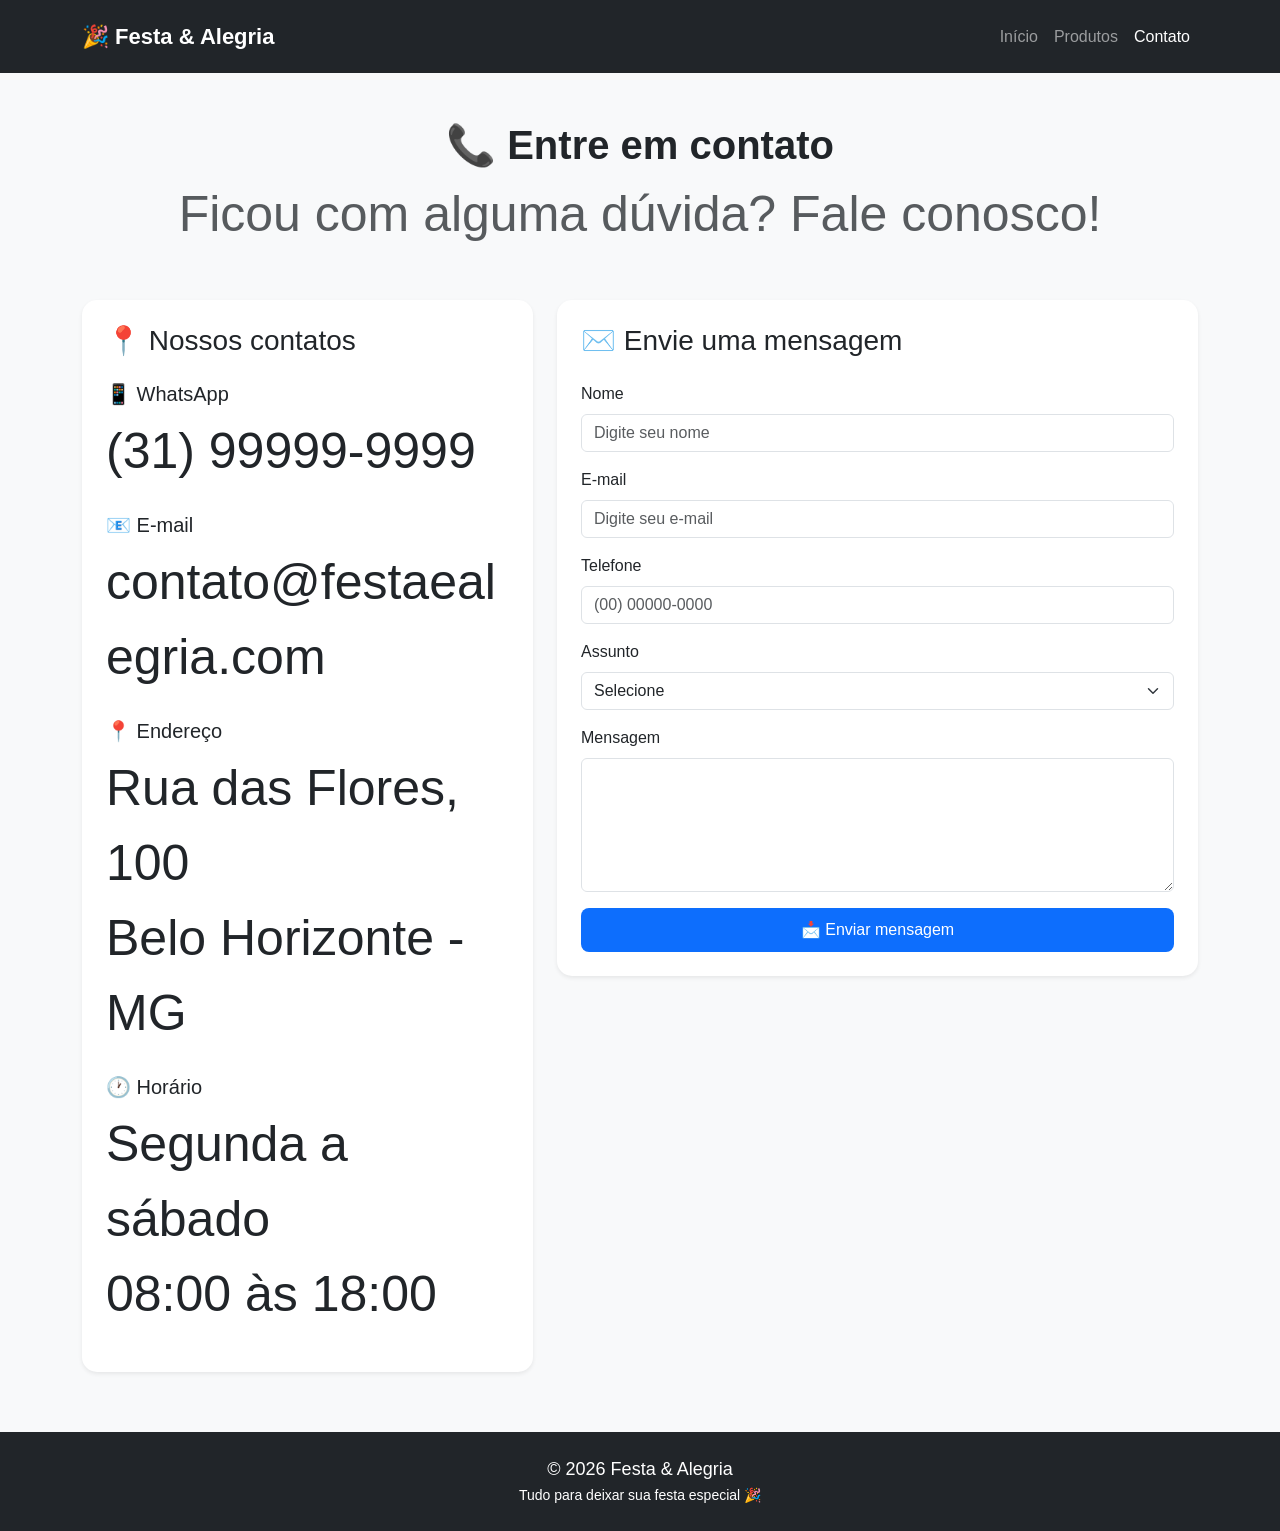
==== bootstrap/contato.html @ a8c5537b "Add files via upload" ====
<!DOCTYPE html>
<html lang="pt-BR">

<head>
    <meta charset="UTF-8">

    <meta name="viewport"
        content="width=device-width, initial-scale=1.0">

    <title>Contato - Festa & Alegria</title>

    <!-- Bootstrap -->
    <link
        href="https://cdn.jsdelivr.net/npm/bootstrap@5.3.8/dist/css/bootstrap.min.css"
        rel="stylesheet">

    <!-- CSS -->
    <link rel="stylesheet" href="style.css">
</head>

<body>

    <!-- NAVBAR -->

    <nav class="navbar navbar-expand-lg bg-dark navbar-dark ">

        <div class="container">

            <a class="navbar-brand fw-bold"
                href="bloco.html">

                🎉 Festa & Alegria

            </a>


            <button
                class="navbar-toggler"
                type="button"
                data-bs-toggle="collapse"
                data-bs-target="#menu">

                <span class="navbar-toggler-icon"></span>

            </button>


            <div
                class="collapse navbar-collapse "
                id="menu">

                <ul class="navbar-nav ms-auto">

                    <li class="nav-item">

                        <a class="nav-link"
                            href="bloco.html">

                            Início

                        </a>

                    </li>


                    <li class="nav-item">

                        <a class="nav-link"
                            href="bloco.html#produtos">

                            Produtos

                        </a>

                    </li>


                    <li class="nav-item">

                        <a class="nav-link active"
                            href="contato.html">

                            Contato

                        </a>

                    </li>

                </ul>

            </div>

        </div>

    </nav>


    <!-- CONTATO -->

    <main class="container my-5">

        <div class="text-center mb-5">

            <h1 class="fw-bold">
                📞 Entre em contato
            </h1>

            <p class="text-muted">
                Ficou com alguma dúvida? Fale conosco!
            </p>

        </div>


        <div class="row g-4">


            <!-- INFORMAÇÕES -->

            <div class="col-md-5">

                <div class="card shadow-sm h-100">

                    <div class="card-body p-4">

                        <h3 class="mb-4">
                            📍 Nossos contatos
                        </h3>


                        <div class="mb-4">

                            <h5>📱 WhatsApp</h5>

                            <p>
                                (31) 99999-9999
                            </p>

                        </div>


                        <div class="mb-4">

                            <h5>📧 E-mail</h5>

                            <p>
                                contato@festaealegria.com
                            </p>

                        </div>


                        <div class="mb-4">

                            <h5>📍 Endereço</h5>

                            <p>
                                Rua das Flores, 100<br>
                                Belo Horizonte - MG
                            </p>

                        </div>


                        <div>

                            <h5>🕐 Horário</h5>

                            <p>
                                Segunda a sábado<br>
                                08:00 às 18:00
                            </p>

                        </div>

                    </div>

                </div>

            </div>


            <!-- FORMULÁRIO -->

            <div class="col-md-7">

                <div class="card shadow-sm">

                    <div class="card-body p-4">

                        <h3 class="mb-4">
                            ✉️ Envie uma mensagem
                        </h3>


                        <form>


                            <!-- NOME -->

                            <div class="mb-3">

                                <label
                                    for="nome"
                                    class="form-label">

                                    Nome

                                </label>

                                <input
                                    type="text"
                                    class="form-control"
                                    id="nome"
                                    placeholder="Digite seu nome"
                                    required>

                            </div>


                            <!-- EMAIL -->

                            <div class="mb-3">

                                <label
                                    for="email"
                                    class="form-label">

                                    E-mail

                                </label>

                                <input
                                    type="email"
                                    class="form-control"
                                    id="email"
                                    placeholder="Digite seu e-mail"
                                    required>

                            </div>


                            <!-- TELEFONE -->

                            <div class="mb-3">

                                <label
                                    for="telefone"
                                    class="form-label">

                                    Telefone

                                </label>

                                <input
                                    type="tel"
                                    class="form-control"
                                    id="telefone"
                                    placeholder="(00) 00000-0000">

                            </div>


                            <!-- ASSUNTO -->

                            <div class="mb-3">

                                <label
                                    for="assunto"
                                    class="form-label">

                                    Assunto

                                </label>

                                <select
                                    class="form-select"
                                    id="assunto">

                                    <option selected>
                                        Selecione
                                    </option>

                                    <option>
                                        Dúvida sobre produto
                                    </option>

                                    <option>
                                        Pedido
                                    </option>

                                    <option>
                                        Orçamento
                                    </option>

                                    <option>
                                        Outro
                                    </option>

                                </select>

                            </div>


                            <!-- MENSAGEM -->

                            <div class="mb-3">

                                <label
                                    for="mensagem"
                                    class="form-label">

                                    Mensagem

                                </label>

                                <textarea
                                    class="form-control"
                                    id="mensagem"
                                    rows="5"
                                    placeholder="Digite sua mensagem">
                                </textarea>

                            </div>


                            <!-- BOTÃO -->

                            <button
                                type="submit"
                                class="btn btn-primary w-100">

                                📩 Enviar mensagem

                            </button>

                        </form>

                    </div>

                </div>

            </div>

        </div>

    </main>


    <!-- RODAPÉ -->

    <footer class="bg-dark text-white text-center p-4">

        <p class="mb-0">
            © 2026 Festa & Alegria
        </p>

        <small>
            Tudo para deixar sua festa especial 🎉
        </small>

    </footer>


    <!-- Bootstrap JS -->

    <script
        src="https://cdn.jsdelivr.net/npm/bootstrap@5.3.8/dist/js/bootstrap.bundle.min.js">
    </script>

</body>

</html>
---- bootstrap/style.css ----
/* 
   CONFIGURAÇÕES GERAIS
 */

* {
    margin: 0;
    padding: 0;
    box-sizing: border-box;
}

body {
    background-color: #f8f9fa;
    font-family: Arial, sans-serif;
}

/*
   NAVBAR
*/

.navbar {
    padding: 15px 0;
}

.navbar-brand {
    font-size: 22px;
}

.nav-link {
    transition: 0.3s;
}

.nav-link:hover {
    color: #ffc107 !important;
}


/* 
   BANNER PRINCIPAL
 */

.banner {
    min-height: 450px;

    display: flex;
    align-items: center;
    justify-content: center;

    text-align: center;

    background: linear-gradient(
        135deg,
        #ff6b6b,
        #f06595,
        #845ef7
        
    );

    color: white;
}

.banner h1 {
    font-size: 50px;
    margin-bottom: 20px;
}

.banner p {
    font-size: 21px;
    margin-bottom: 30px;
}

.banner .btn {
    padding: 12px 30px;
    border-radius: 30px;
}


/* 
   TÍTULOS
   
*/

h2 {
    font-weight: bold;
}



/*
   card foto
*/

#foto p{
    font-size: 20px;
    margin-top: 50px;
    padding: 50px;
}

.clearfix p{
    
}

p{
    font-size: 50px;
}

/* 
   CATEGORIAS
 */

.categoria {
    border: none;
    border-radius: 15px;

    background-color: white;

    padding: 25px !important;

    transition: 0.3s;

    height: 100%;
}

.categoria:hover {
    transform: translateY(-8px);

    box-shadow:
        0 10px 25px rgba(0, 0, 0, 0.12);
}

.categoria div {
    margin-bottom: 15px;
}


/* 
   CARDS DOS PRODUTOS
 */

.card {
    border: none;

    border-radius: 15px;

    overflow: hidden;

    transition: 0.3s;
}

.card:hover {
    transform: translateY(-7px);

    box-shadow:
        0 10px 25px rgba(0, 0, 0, 0.15) !important;
}

.card-body {
    padding: 20px;
}

.card-title {
    font-weight: bold;
}


/* 
   IMAGEM DO PRODUTO
 */

.produto-imagem {
    height: 220px;

    display: flex;
    align-items: center;
    justify-content: center;

    font-size: 90px;

    background: linear-gradient(
        135deg,
        #fff3bf,
        #ffe8cc
    );
}


/* 
   PREÇO
 */

.card h4 {
    color: #e03131;

    font-weight: bold;

    margin: 15px 0;
}


/* 
   BOTÕES
*/

.btn-primary {
    border: none;

    border-radius: 8px;

    padding: 10px 15px;

    transition: 0.3s;
}

.btn-primary:hover {
    transform: scale(1.03);
}


/* 
   BOTÃO DO CARRINHO
 */

.btn-warning {
    border-radius: 20px;

    font-weight: bold;
}

#quantidadeCarrinho {
    margin-left: 5px;
}


/* 
   MODAL DO CARRINHO
 */

.modal-content {
    border: none;

    border-radius: 15px;

    overflow: hidden;
}

.modal-header {
    background: #845ef7;

    color: white;
}

.modal-header .btn-close {
    filter: brightness(0) invert(1);
}


/* 
   LISTA DO CARRINHO
 */

#listaCarrinho {
    margin-bottom: 20px;
}

#listaCarrinho .list-group-item {
    padding: 15px;
}


/*
   TOTAL
 */

#valorTotal {
    color: #198754;

    font-weight: bold;
}


/* 
   CARRINHO VAZIO
 */

#carrinhoVazio {
    padding: 30px;
    color: #6c757d;
}


/* 
   RODAPÉ
 */

footer {
    margin-top: 60px;

    padding: 30px 15px !important;
}

footer p {
    font-size: 18px;
}


/*
   RESPONSIVIDADE
 */

@media (max-width: 768px) {

    .banner {
        min-height: 380px;

        padding: 50px 20px;
    }

    .banner h1 {
        font-size: 36px;
    }

    .banner p {
        font-size: 18px;
    }

    .produto-imagem {
        height: 180px;
    }

    .navbar .btn-warning {
        margin-top: 10px;
    }
}

/*
   CELULAR PEQUENO
*/

@media (max-width: 576px) {

    .banner h1 {
        font-size: 30px;
    }

    .banner p {
        font-size: 16px;
    }

    .produto-imagem {
        height: 160px;

        font-size: 70px;
    }
}
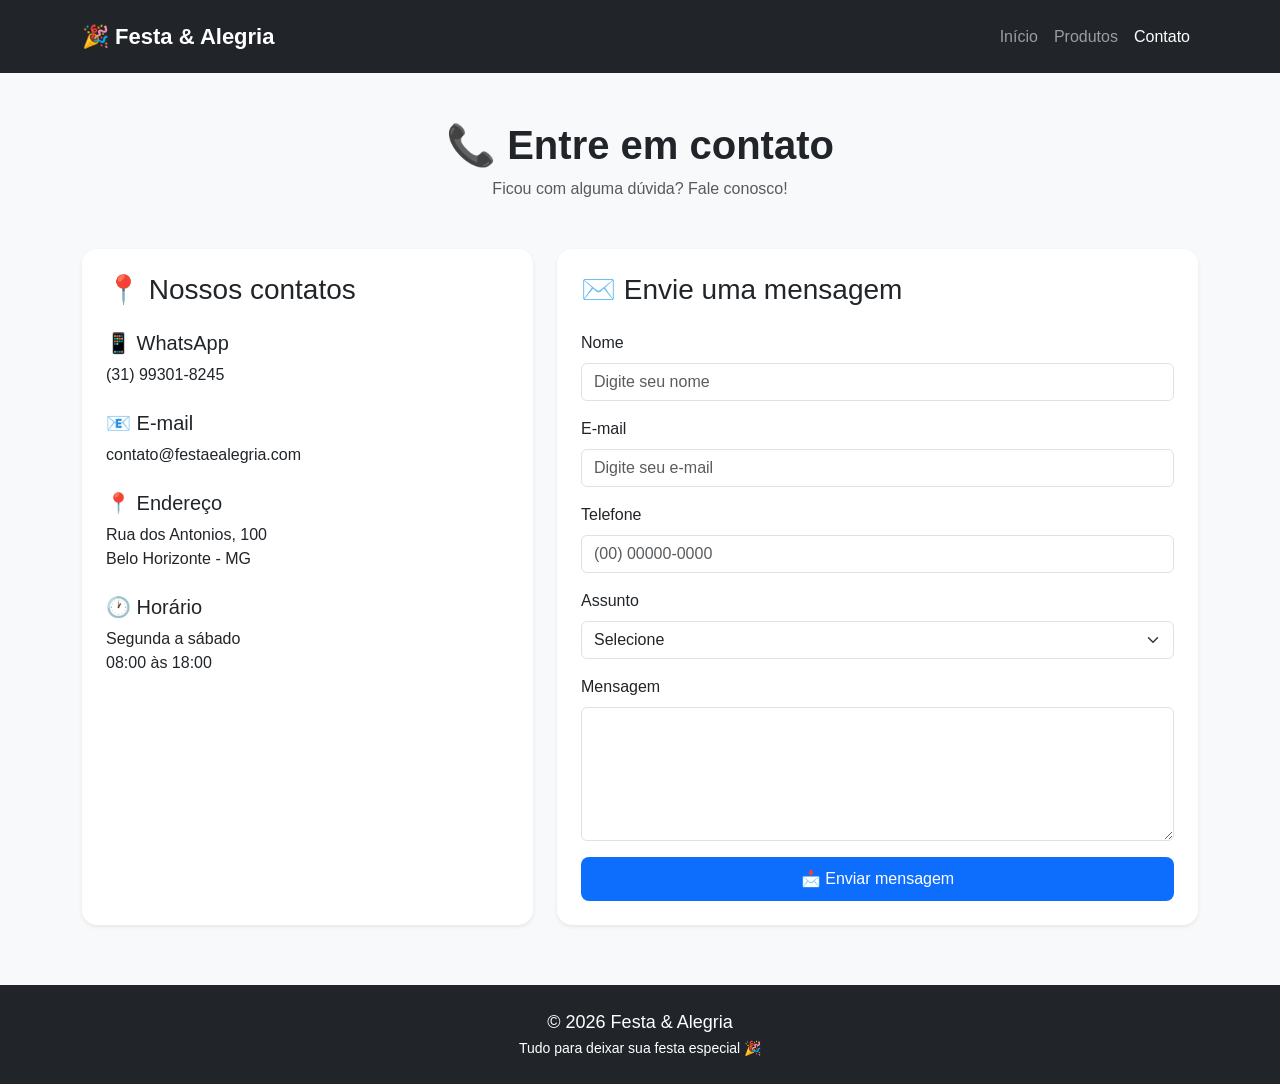
==== commit afa78652: "Add files via upload" ====
--- a/bootstrap/contato.html
+++ b/bootstrap/contato.html
@@ -133,7 +133,7 @@
                             <h5>📱 WhatsApp</h5>
 
                             <p>
-                                (31) 99999-9999
+                                (31) 99301-8245
                             </p>
 
                         </div>
@@ -155,7 +155,7 @@
                             <h5>📍 Endereço</h5>
 
                             <p>
-                                Rua das Flores, 100<br>
+                                Rua dos Antonios, 100<br>
                                 Belo Horizonte - MG
                             </p>
 
--- a/bootstrap/style.css
+++ b/bootstrap/style.css
@@ -10,6 +10,7 @@
 }
 
 body {
+  
     background-color: #f8f9fa;
     font-family: Arial, sans-serif;
 }
@@ -31,7 +32,7 @@
 }
 
 .nav-link:hover {
-    color: #ffc107 !important;
+    color: #ffc107 ;
 }
 
 
@@ -48,15 +49,27 @@
 
     text-align: center;
 
-    background: linear-gradient(
-        135deg,
-        #ff6b6b,
-        #f06595,
-        #845ef7
+   
+    background:
+    linear-gradient(
+        rgba(0, 0, 0, 0.1),
+        rgba(0, 0, 0, 0.1),
+        rgba(0, 0, 0, 0.1)
         
-    );
-
-    color: white;
+    ),
+    url("images\ \(6\).jpg");
+
+background-size: cover;
+background-position: center;
+background-repeat: no-repeat;
+
+
+background-size: cover;
+background-position: center;
+background-repeat: no-repeat;
+
+
+    color: rgb(253, 251, 251);
 }
 
 .banner h1 {
@@ -90,31 +103,41 @@
    card foto
 */
 
-#foto p{
+
+
+.foto,
+.foto2 {
+    padding: 50px 0;
+}
+
+.foto img,
+.foto2 img {
+    width: 100%;
+    max-height: 400px;
+    object-fit: cover;
+}
+
+.texto-foto,
+.texto-foto2 {
     font-size: 20px;
-    margin-top: 50px;
-    padding: 50px;
-}
-
-.clearfix p{
-    
-}
-
-p{
-    font-size: 50px;
-}
+    line-height: 1.6;
+    padding: 20px;
+}
+
+
+
 
 /* 
    CATEGORIAS
  */
 
 .categoria {
-    border: none;
+  
     border-radius: 15px;
 
-    background-color: white;
-
-    padding: 25px !important;
+    background-color: rgb(238, 67, 67);
+
+    padding: 25px ;
 
     transition: 0.3s;
 
@@ -131,6 +154,9 @@
 .categoria div {
     margin-bottom: 15px;
 }
+hr{
+    color: #f8f9fa;
+}
 
 
 /* 
@@ -151,7 +177,7 @@
     transform: translateY(-7px);
 
     box-shadow:
-        0 10px 25px rgba(0, 0, 0, 0.15) !important;
+        0 10px 25px rgba(0, 0, 0, 0.15) ;
 }
 
 .card-body {
@@ -178,8 +204,8 @@
 
     background: linear-gradient(
         135deg,
-        #fff3bf,
-        #ffe8cc
+        #8d7610,
+        #070502
     );
 }
 
